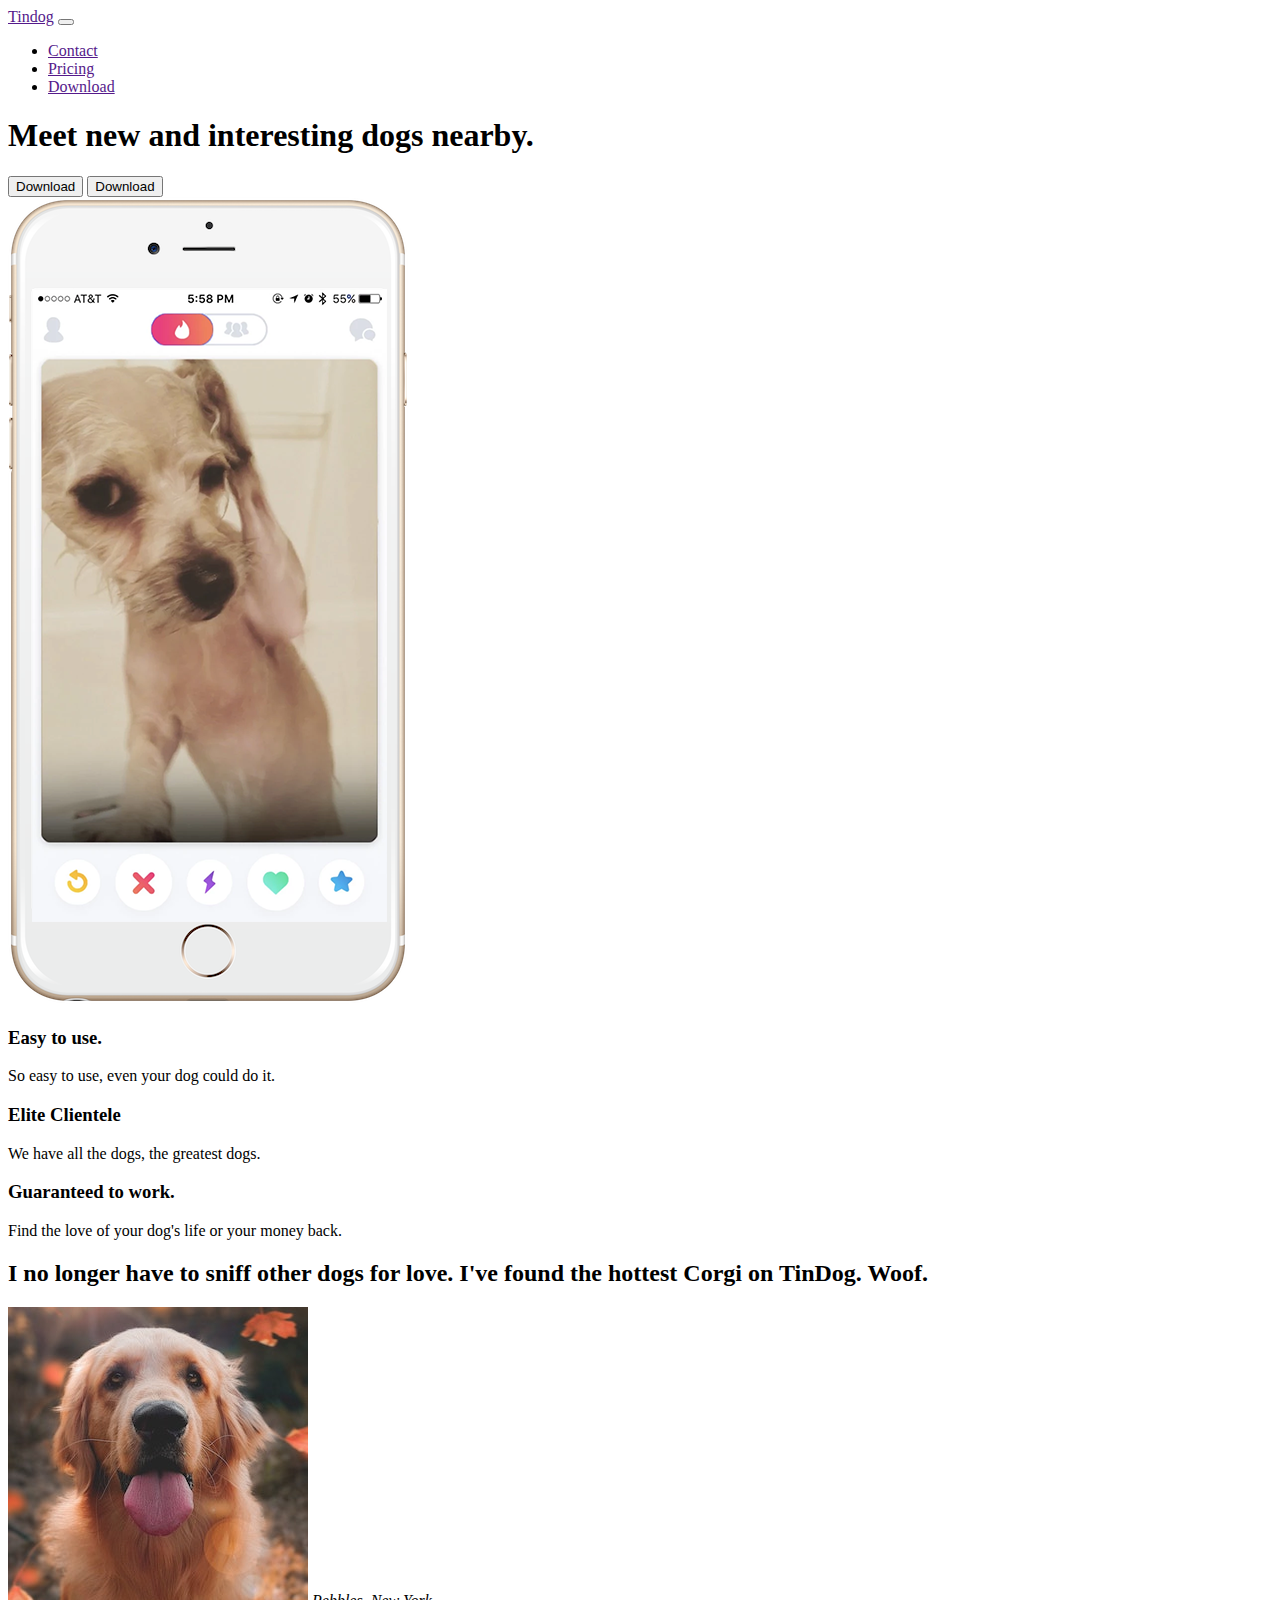
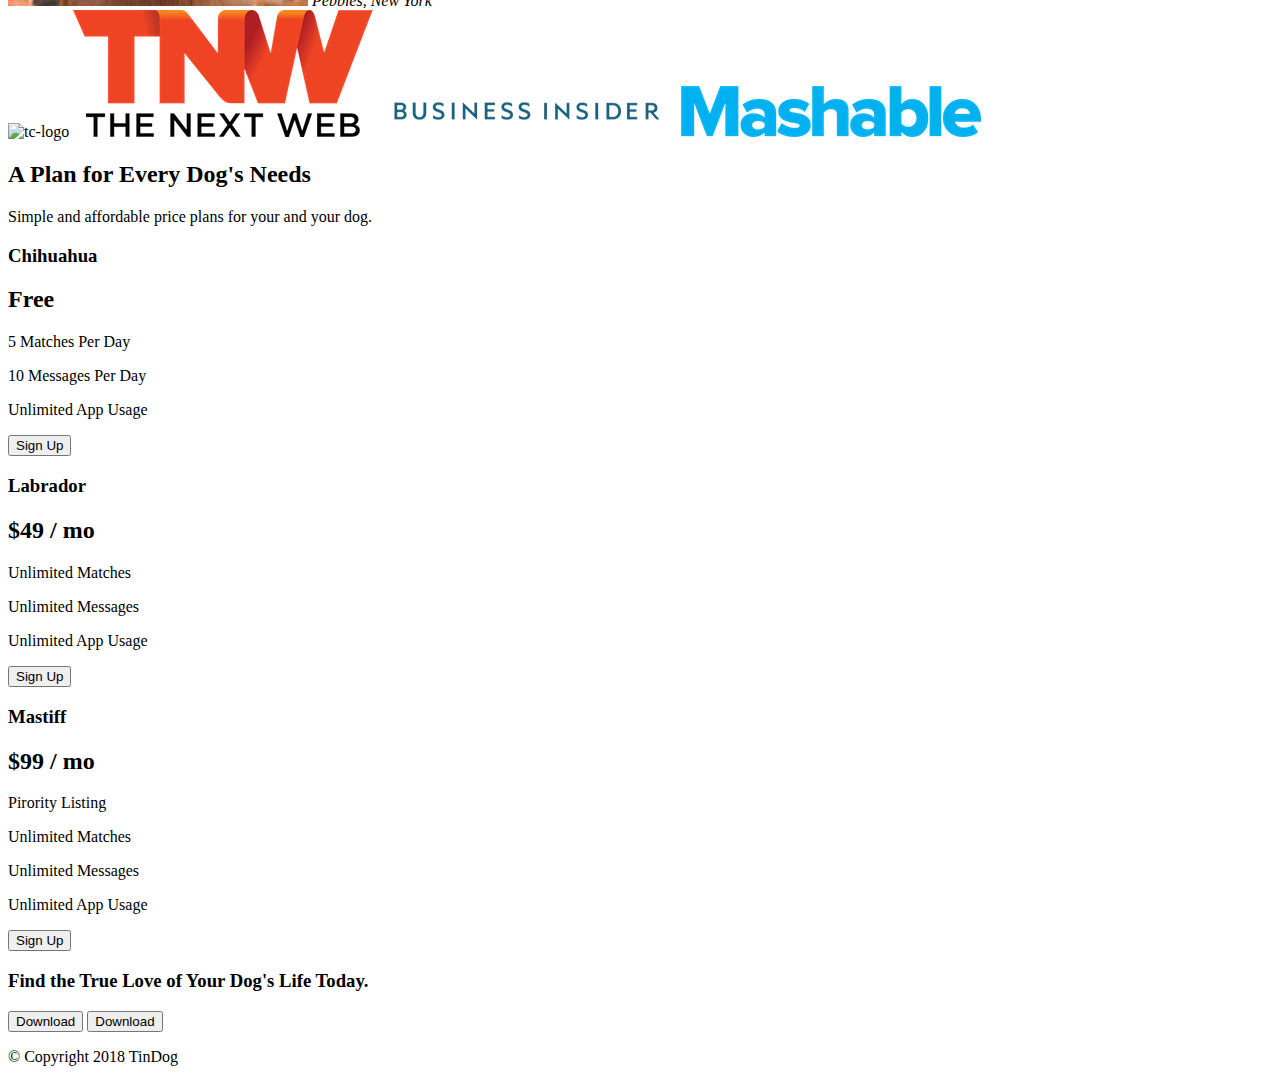
==== section6/tindog/index.html @ 037b3193 "Add tindog start to section 6" ====
<!DOCTYPE html>
<html lang="en">

<head>
  <title>TinDog</title>
  
  <meta charset="utf-8">
  <meta name="viewport" content="width=device-width, initial-scale=1, shrink-to-fit=no">

  <link rel="stylesheet" href="https://cdn.jsdelivr.net/npm/bootstrap@4.6.0/dist/css/bootstrap.min.css" integrity="sha384-B0vP5xmATw1+K9KRQjQERJvTumQW0nPEzvF6L/Z6nronJ3oUOFUFpCjEUQouq2+l" crossorigin="anonymous">
  <link rel="stylesheet" href="css/styles.css">

  <script src="https://code.jquery.com/jquery-3.5.1.slim.min.js" integrity="sha384-DfXdz2htPH0lsSSs5nCTpuj/zy4C+OGpamoFVy38MVBnE+IbbVYUew+OrCXaRkfj" crossorigin="anonymous"></script>
  <script src="https://cdn.jsdelivr.net/npm/popper.js@1.16.1/dist/umd/popper.min.js" integrity="sha384-9/reFTGAW83EW2RDu2S0VKaIzap3H66lZH81PoYlFhbGU+6BZp6G7niu735Sk7lN" crossorigin="anonymous"></script>
  <script src="https://cdn.jsdelivr.net/npm/bootstrap@4.6.0/dist/js/bootstrap.min.js" integrity="sha384-+YQ4JLhjyBLPDQt//I+STsc9iw4uQqACwlvpslubQzn4u2UU2UFM80nGisd026JF" crossorigin="anonymous"></script>
</head>

<body>

  <section id="title">

    <!-- Nav Bar -->
    <nav class="navbar bg-dark navbar-expand-lg navbar-dark">
      <a class="navbar-brand" href="">Tindog</a>
      <button class="navbar-toggler" type="button" data-toggle="collapse" data-target="#navbarSupportedContent" aria-controls="navbarSupportedContent" aria-expanded="false" aria-label="Toggle navigation">
        <span class="navbar-toggler-icon"></span>
      </button>
      <div class="collapse navbar-collapse" id="navbarSupportedContent">
        <ul class="navbar-nav ml-auto">
            <li class="nav-item">
                <a class="nav-link" href="">Contact</a>
            </li>
            <li class="nav-item">
                <a class="nav-link" href="">Pricing</a>
            </li>
            <li class="nav-item">
                <a class="nav-link" href="">Download</a>
            </li>
        </ul>
    </div>
    </nav>


    <!-- Title -->

    <div>
      <h1>Meet new and interesting dogs nearby.</h1>
      <button type="button">Download</button>
      <button type="button">Download</button>
    </div>
    <div>
      <img src="images/iphone6.png" alt="iphone-mockup">
    </div>

  </section>


  <!-- Features -->

  <section id="features">

    <h3>Easy to use.</h3>
    <p>So easy to use, even your dog could do it.</p>

    <h3>Elite Clientele</h3>
    <p>We have all the dogs, the greatest dogs.</p>

    <h3>Guaranteed to work.</h3>
    <p>Find the love of your dog's life or your money back.</p>

  </section>


  <!-- Testimonials -->

  <section id="testimonials">

    <h2>I no longer have to sniff other dogs for love. I've found the hottest Corgi on TinDog. Woof.</h2>
    <img src="images/dog-img.jpg" alt="dog-profile">
    <em>Pebbles, New York</em>

    <!-- <h2 class="testimonial-text">My dog used to be so lonely, but with TinDog's help, they've found the love of their life. I think.</h2>
    <img class="testimonial-image" src="images/lady-img.jpg" alt="lady-profile">
    <em>Beverly, Illinois</em> -->

  </section>


  <!-- Press -->

  <section id="press">
    <img src="images/techcrunch.png" alt="tc-logo">
    <img src="images/tnw.png" alt="tnw-logo">
    <img src="images/bizinsider.png" alt="biz-insider-logo">
    <img src="images/mashable.png" alt="mashable-logo">

  </section>


  <!-- Pricing -->

  <section id="pricing">

    <h2>A Plan for Every Dog's Needs</h2>
    <p>Simple and affordable price plans for your and your dog.</p>


    <h3>Chihuahua</h3>
    <h2>Free</h2>
    <p>5 Matches Per Day</p>
    <p>10 Messages Per Day</p>
    <p>Unlimited App Usage</p>
    <button type="button">Sign Up</button>


    <h3>Labrador</h3>
    <h2>$49 / mo</h2>
    <p>Unlimited Matches</p>
    <p>Unlimited Messages</p>
    <p>Unlimited App Usage</p>
    <button type="button">Sign Up</button>


    <h3>Mastiff</h3>
    <h2>$99 / mo</h2>
    <p>Pirority Listing</p>
    <p>Unlimited Matches</p>
    <p>Unlimited Messages</p>
    <p>Unlimited App Usage</p>
    <button type="button">Sign Up</button>

  </section>


  <!-- Call to Action -->

  <section id="cta">

    <h3>Find the True Love of Your Dog's Life Today.</h3>
    <button type="button">Download</button>
    <button type="button">Download</button>

  </section>


  <!-- Footer -->

  <footer id="footer">

    <p>© Copyright 2018 TinDog</p>

  </footer>


</body>

</html>
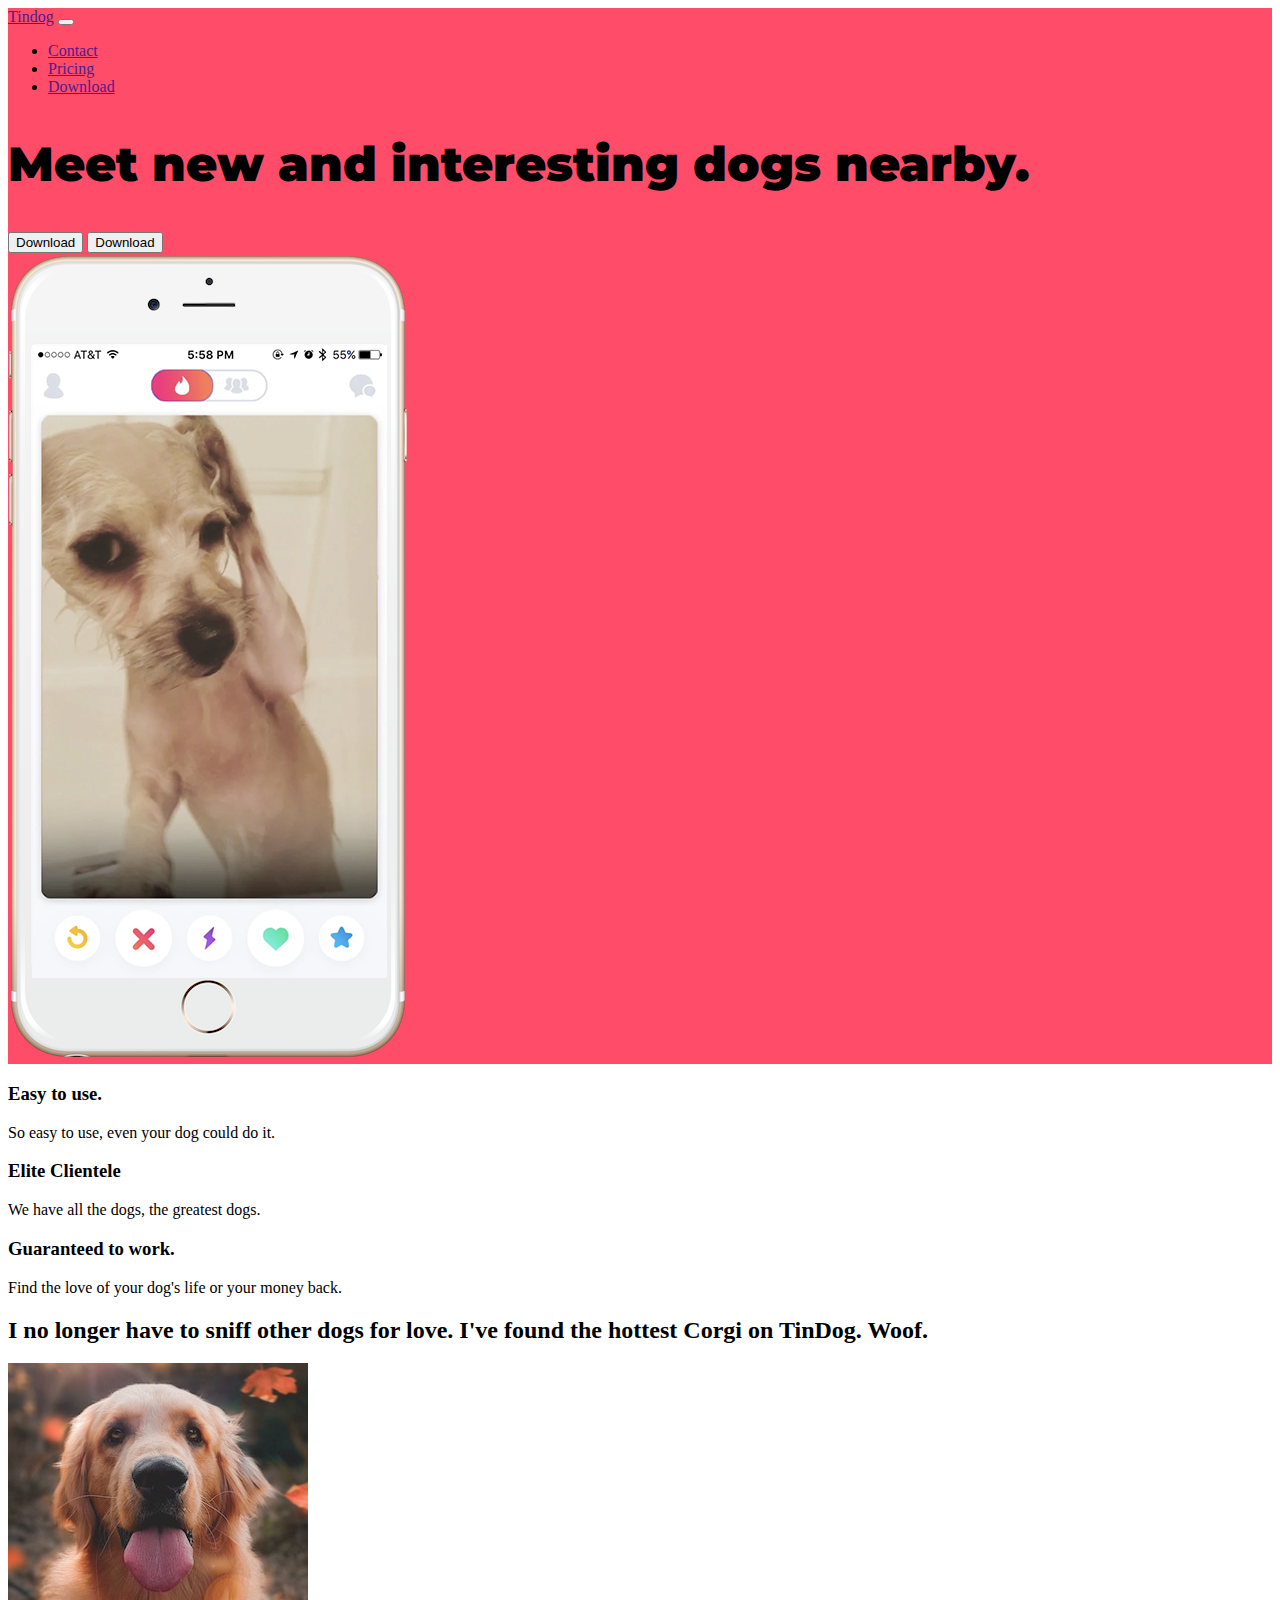
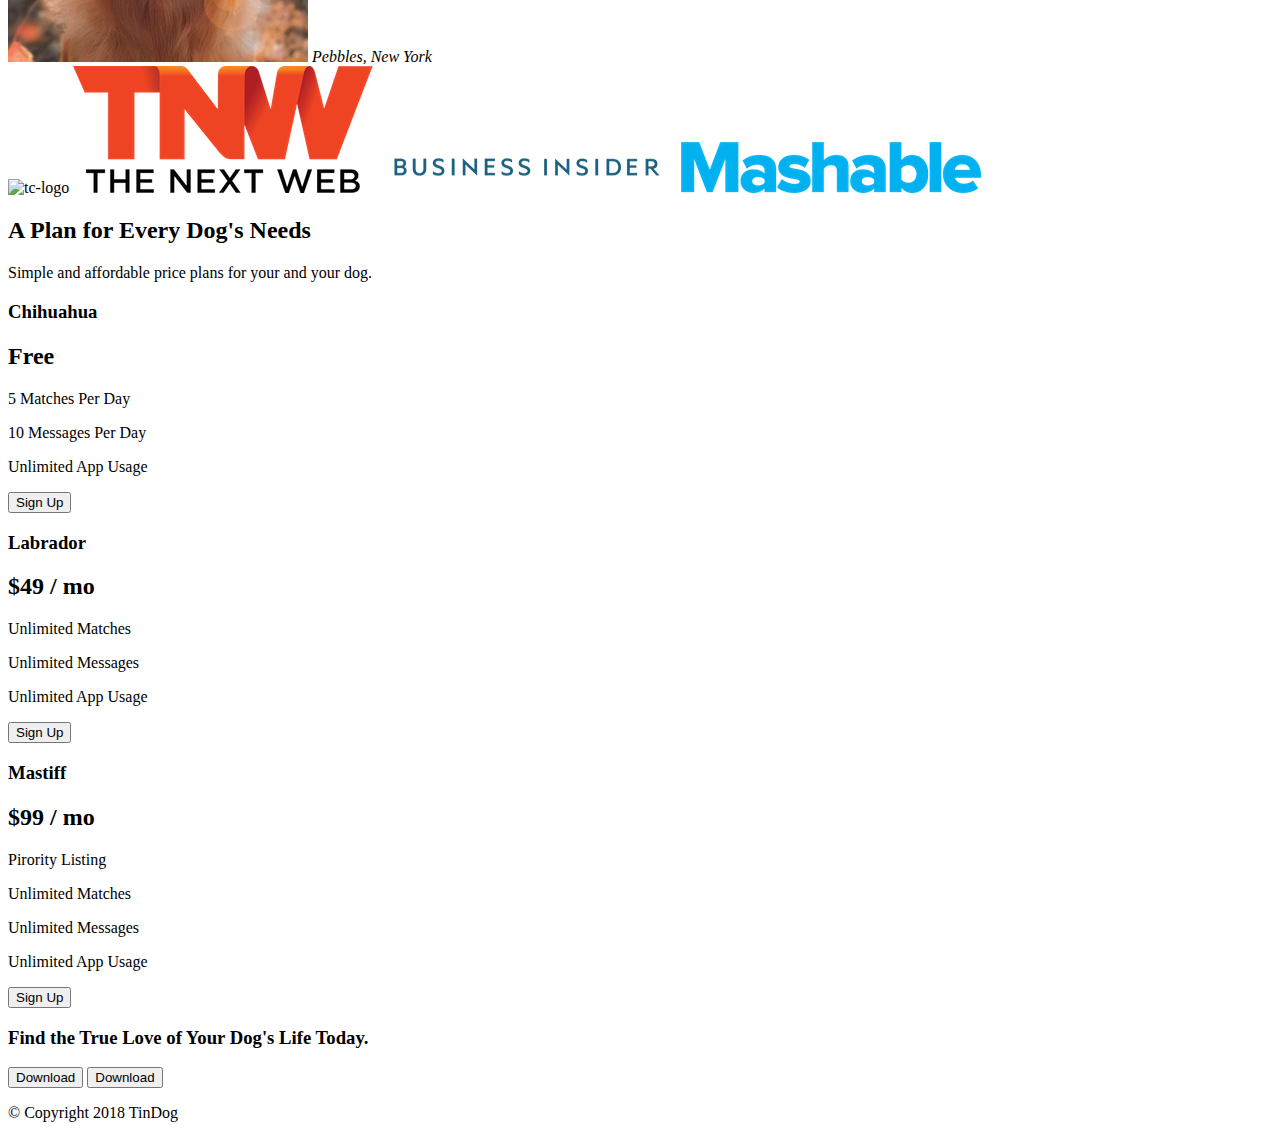
==== commit f38ca7c2: "Format title section on tindog project" ====
--- a/section6/tindog/index.html
+++ b/section6/tindog/index.html
@@ -6,6 +6,9 @@
   
   <meta charset="utf-8">
   <meta name="viewport" content="width=device-width, initial-scale=1, shrink-to-fit=no">
+
+  <link rel="preconnect" href="https://fonts.gstatic.com">
+  <link href="https://fonts.googleapis.com/css2?family=Montserrat:wght@100;300;400;500;900&family=Ubuntu:wght@300;400;700&display=swap" rel="stylesheet">
 
   <link rel="stylesheet" href="https://cdn.jsdelivr.net/npm/bootstrap@4.6.0/dist/css/bootstrap.min.css" integrity="sha384-B0vP5xmATw1+K9KRQjQERJvTumQW0nPEzvF6L/Z6nronJ3oUOFUFpCjEUQouq2+l" crossorigin="anonymous">
   <link rel="stylesheet" href="css/styles.css">
@@ -20,7 +23,7 @@
   <section id="title">
 
     <!-- Nav Bar -->
-    <nav class="navbar bg-dark navbar-expand-lg navbar-dark">
+    <nav class="navbar navbar-expand-lg navbar-dark">
       <a class="navbar-brand" href="">Tindog</a>
       <button class="navbar-toggler" type="button" data-toggle="collapse" data-target="#navbarSupportedContent" aria-controls="navbarSupportedContent" aria-expanded="false" aria-label="Toggle navigation">
         <span class="navbar-toggler-icon"></span>
@@ -42,14 +45,15 @@
 
 
     <!-- Title -->
-
-    <div>
-      <h1>Meet new and interesting dogs nearby.</h1>
-      <button type="button">Download</button>
-      <button type="button">Download</button>
-    </div>
-    <div>
-      <img src="images/iphone6.png" alt="iphone-mockup">
+    <div class="row">
+      <div class="col-lg-6">
+        <h1>Meet new and interesting dogs nearby.</h1>
+        <button type="button">Download</button>
+        <button type="button">Download</button>
+      </div>
+      <div class="col-lg-6">
+        <img src="images/iphone6.png" alt="iphone-mockup">
+      </div>
     </div>
 
   </section>
--- a/section6/tindog/css/styles.css
+++ b/section6/tindog/css/styles.css
@@ -0,0 +1,10 @@
+h1 {
+    font-family: 'Montserrat', sans-serif;
+    font-size: 3rem;
+    line-height: 1.5;
+    font-weight: 900;
+}
+
+#title {
+    background-color: #ff4c68;
+}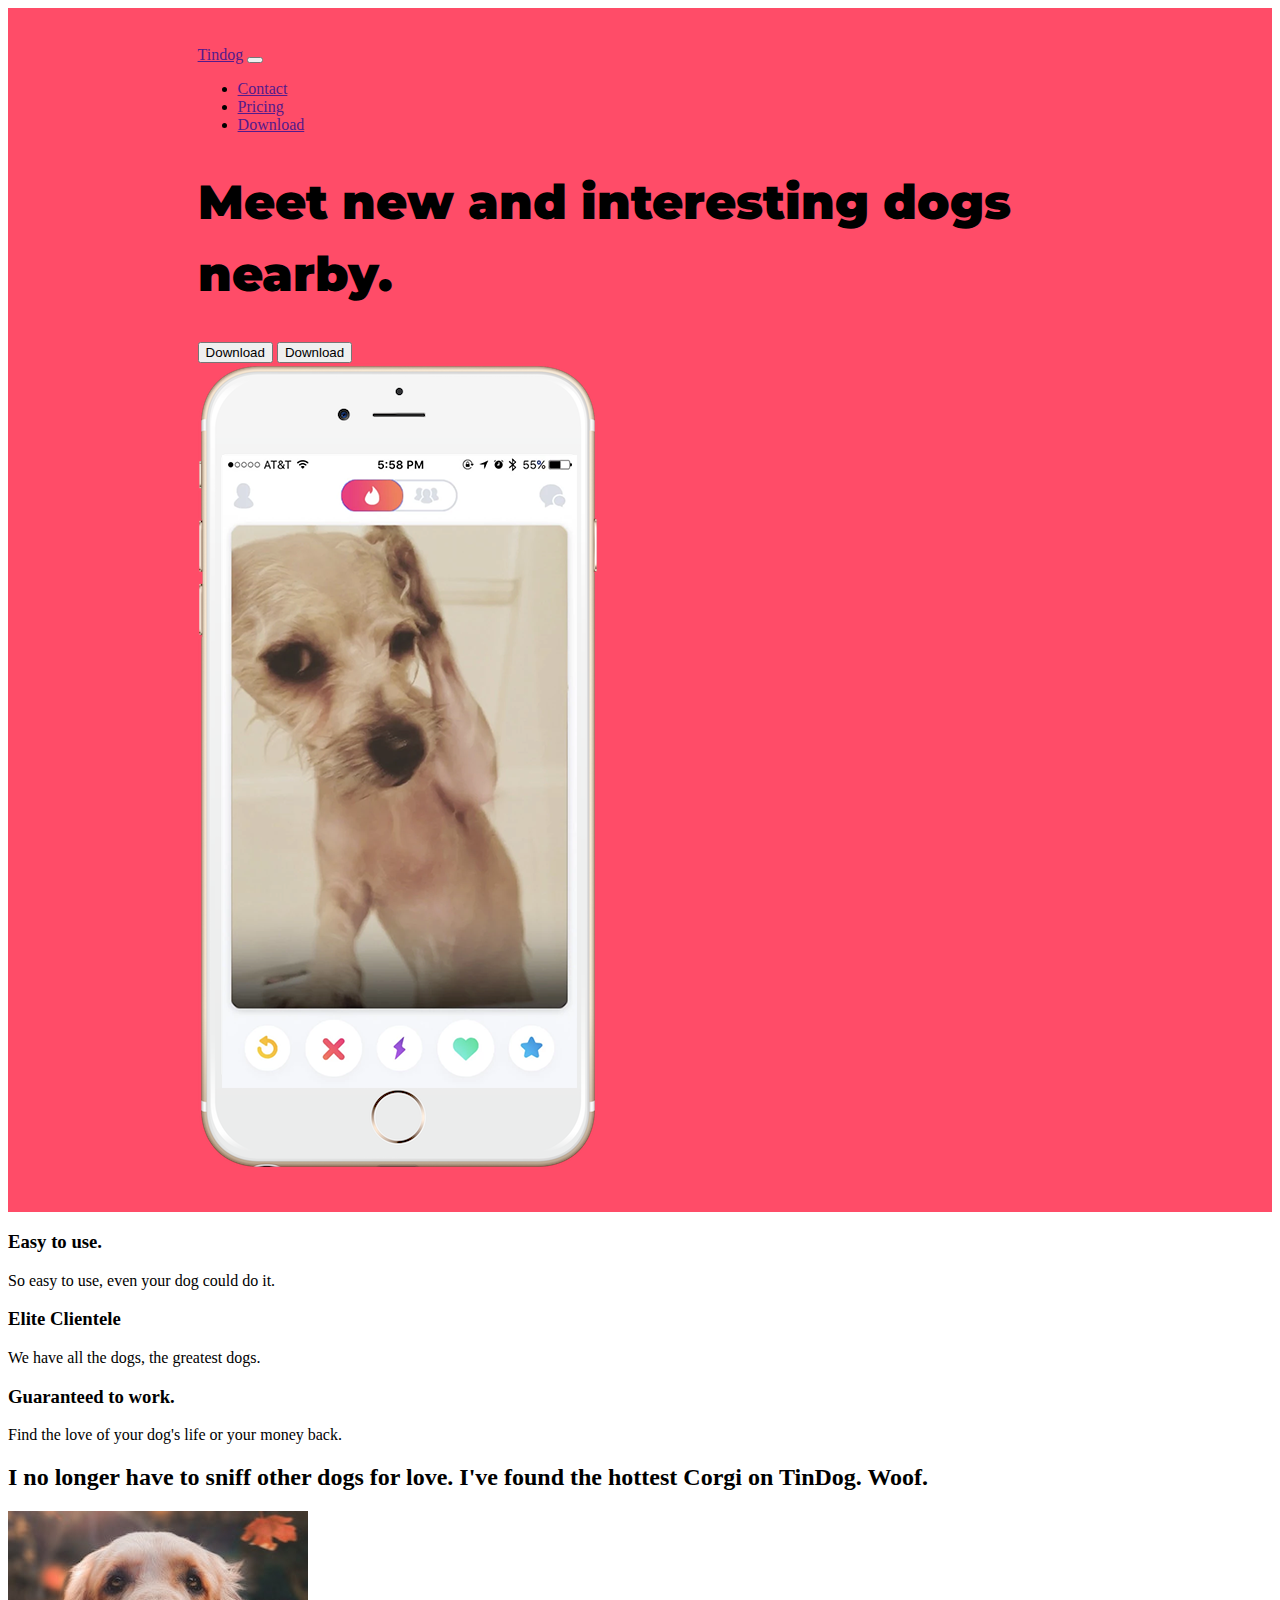
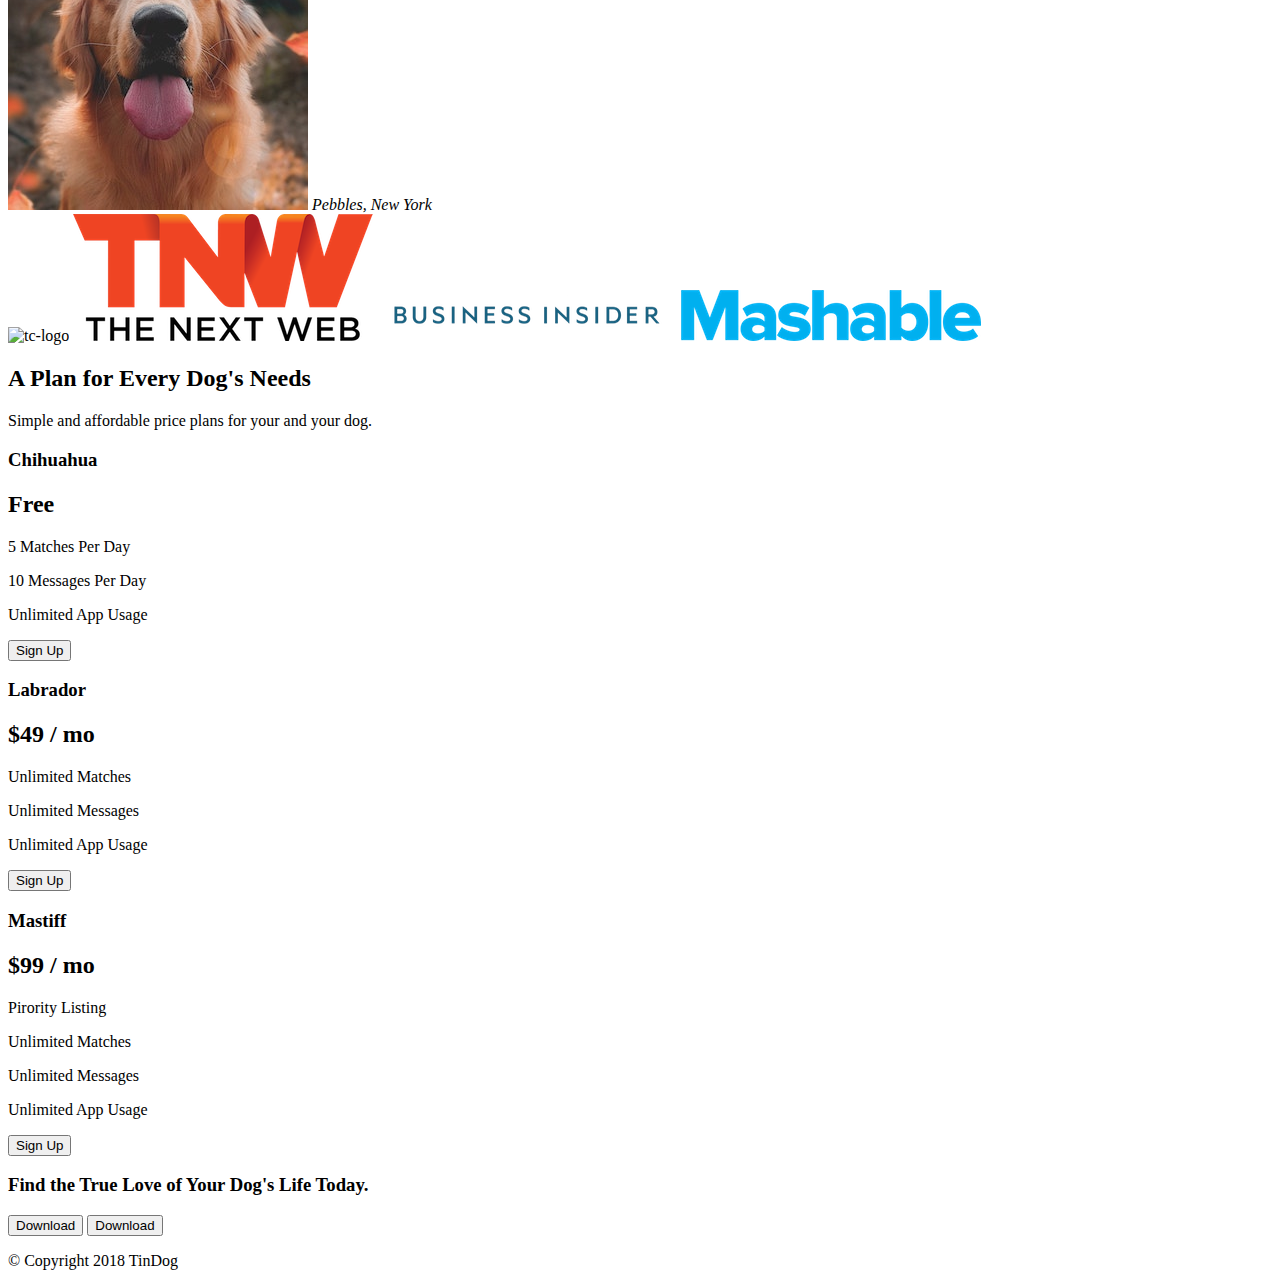
==== commit 4386d972: "add container to title section on the tindog project" ====
--- a/section6/tindog/index.html
+++ b/section6/tindog/index.html
@@ -22,38 +22,42 @@
 
   <section id="title">
 
-    <!-- Nav Bar -->
-    <nav class="navbar navbar-expand-lg navbar-dark">
-      <a class="navbar-brand" href="">Tindog</a>
-      <button class="navbar-toggler" type="button" data-toggle="collapse" data-target="#navbarSupportedContent" aria-controls="navbarSupportedContent" aria-expanded="false" aria-label="Toggle navigation">
-        <span class="navbar-toggler-icon"></span>
-      </button>
-      <div class="collapse navbar-collapse" id="navbarSupportedContent">
-        <ul class="navbar-nav ml-auto">
-            <li class="nav-item">
-                <a class="nav-link" href="">Contact</a>
-            </li>
-            <li class="nav-item">
-                <a class="nav-link" href="">Pricing</a>
-            </li>
-            <li class="nav-item">
-                <a class="nav-link" href="">Download</a>
-            </li>
-        </ul>
-    </div>
-    </nav>
+    <div class="container-fluid">
+
+      <!-- Nav Bar -->
+      <nav class="navbar navbar-expand-lg navbar-dark">
+        <a class="navbar-brand" href="">Tindog</a>
+        <button class="navbar-toggler" type="button" data-toggle="collapse" data-target="#navbarSupportedContent" aria-controls="navbarSupportedContent" aria-expanded="false" aria-label="Toggle navigation">
+          <span class="navbar-toggler-icon"></span>
+        </button>
+        <div class="collapse navbar-collapse" id="navbarSupportedContent">
+          <ul class="navbar-nav ml-auto">
+              <li class="nav-item">
+                  <a class="nav-link" href="">Contact</a>
+              </li>
+              <li class="nav-item">
+                  <a class="nav-link" href="">Pricing</a>
+              </li>
+              <li class="nav-item">
+                  <a class="nav-link" href="">Download</a>
+              </li>
+          </ul>
+      </div>
+      </nav>
 
 
-    <!-- Title -->
-    <div class="row">
-      <div class="col-lg-6">
-        <h1>Meet new and interesting dogs nearby.</h1>
-        <button type="button">Download</button>
-        <button type="button">Download</button>
+      <!-- Title -->
+      <div class="row">
+        <div class="col-lg-6">
+          <h1>Meet new and interesting dogs nearby.</h1>
+          <button type="button">Download</button>
+          <button type="button">Download</button>
+        </div>
+        <div class="col-lg-6">
+          <img src="images/iphone6.png" alt="iphone-mockup">
+        </div>
       </div>
-      <div class="col-lg-6">
-        <img src="images/iphone6.png" alt="iphone-mockup">
-      </div>
+        
     </div>
 
   </section>
--- a/section6/tindog/css/styles.css
+++ b/section6/tindog/css/styles.css
@@ -7,4 +7,8 @@
 
 #title {
     background-color: #ff4c68;
-}+}
+
+.container-fluid {
+    padding: 3% 15%;
+}
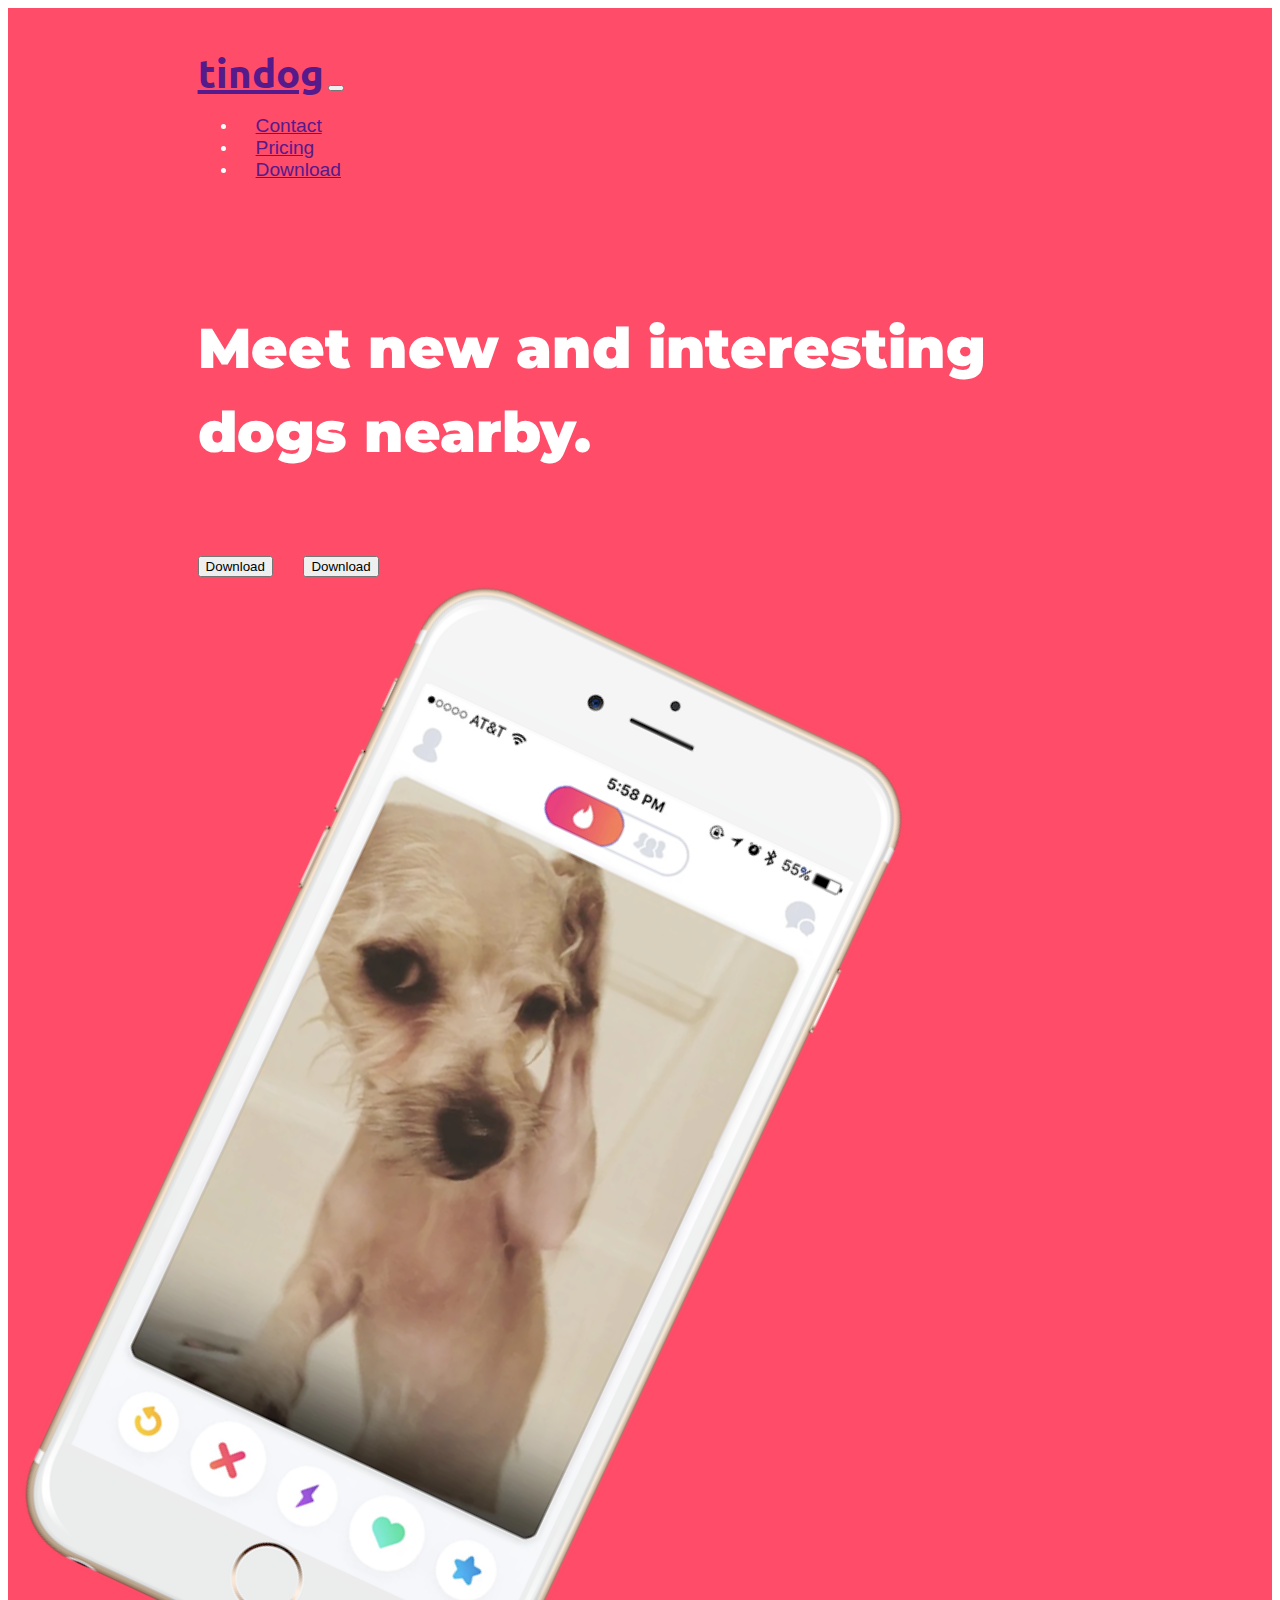
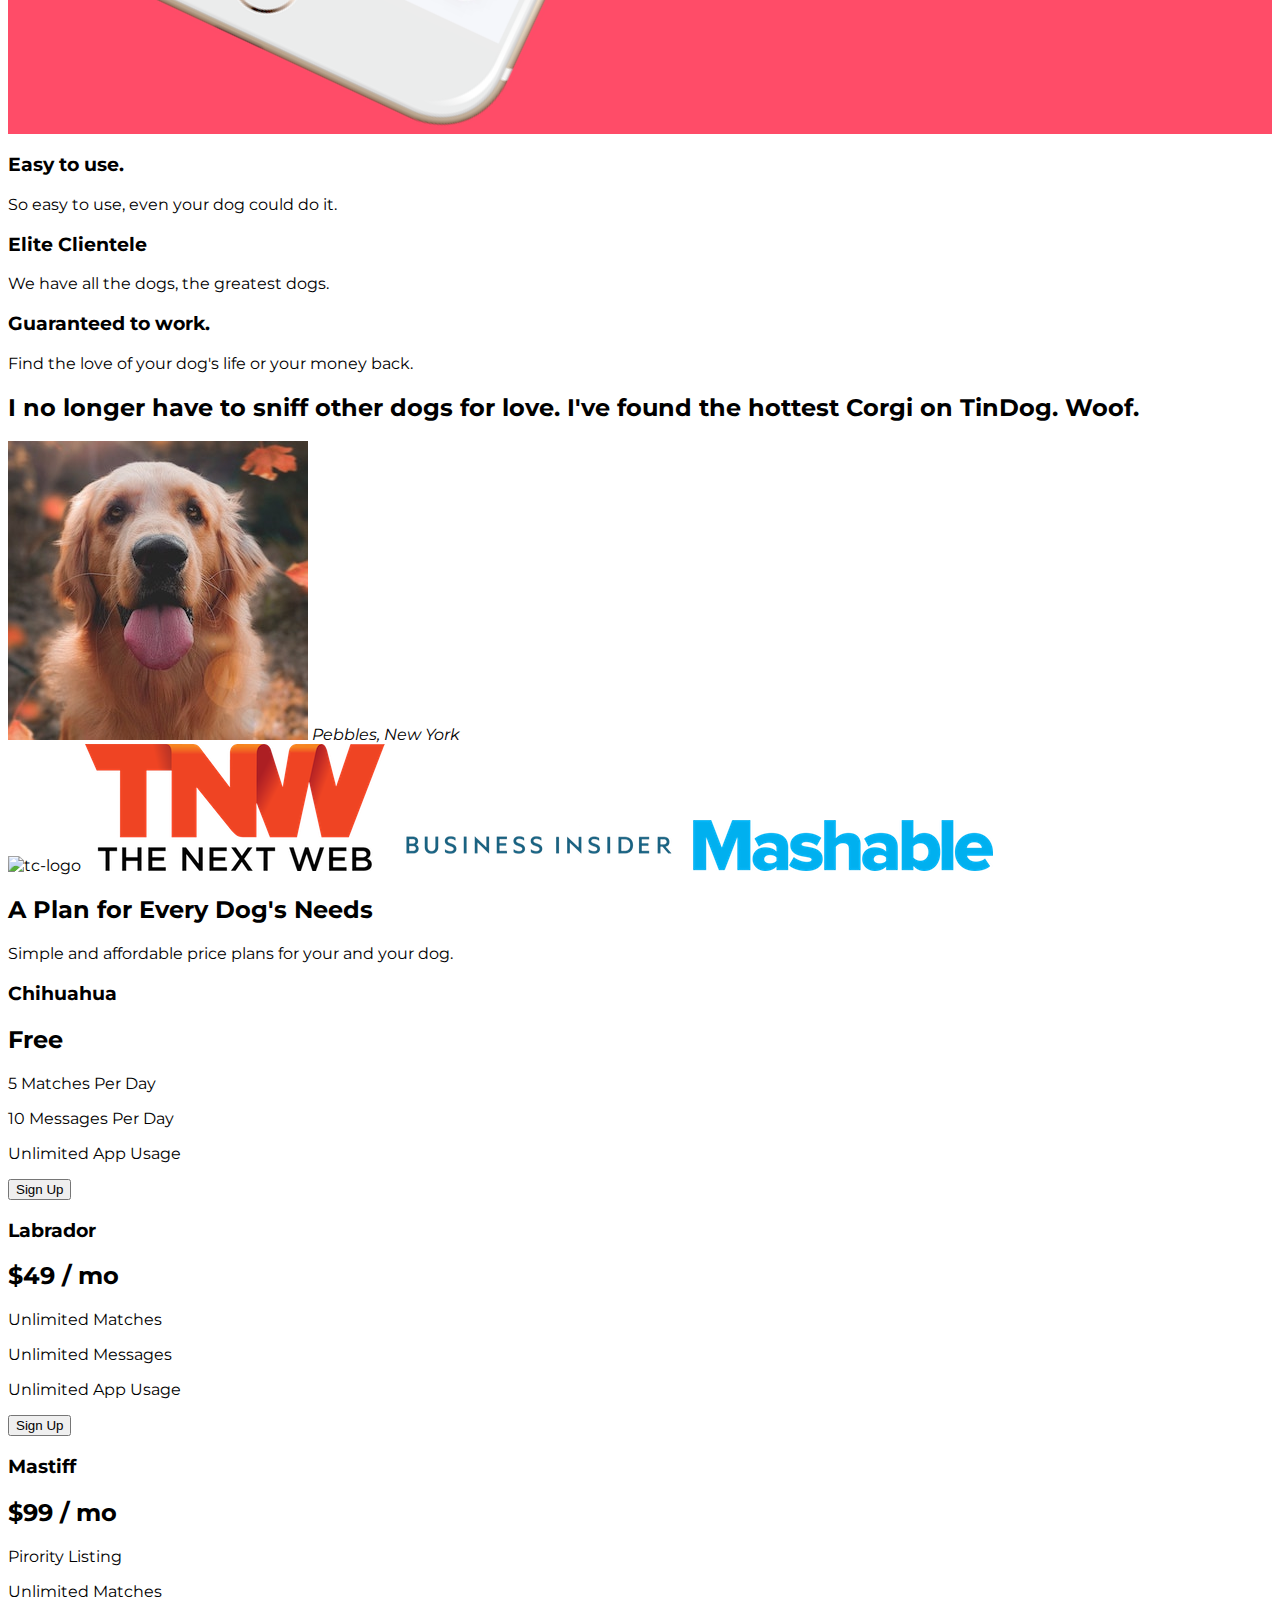
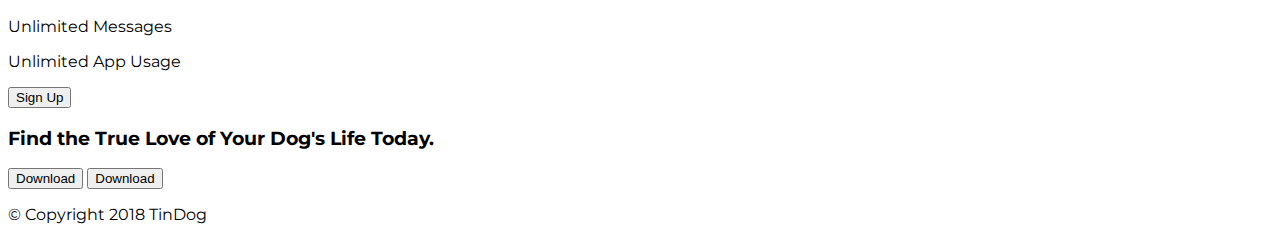
==== commit c866cab0: "finish styling the title section on the tindog project" ====
--- a/section6/tindog/index.html
+++ b/section6/tindog/index.html
@@ -2,17 +2,23 @@
 <html lang="en">
 
 <head>
-  <title>TinDog</title>
+  <title>tindog</title>
   
   <meta charset="utf-8">
   <meta name="viewport" content="width=device-width, initial-scale=1, shrink-to-fit=no">
 
+  <!-- Google Fonts -->
   <link rel="preconnect" href="https://fonts.gstatic.com">
   <link href="https://fonts.googleapis.com/css2?family=Montserrat:wght@100;300;400;500;900&family=Ubuntu:wght@300;400;700&display=swap" rel="stylesheet">
 
+  <!-- CSS Stylesheets -->
   <link rel="stylesheet" href="https://cdn.jsdelivr.net/npm/bootstrap@4.6.0/dist/css/bootstrap.min.css" integrity="sha384-B0vP5xmATw1+K9KRQjQERJvTumQW0nPEzvF6L/Z6nronJ3oUOFUFpCjEUQouq2+l" crossorigin="anonymous">
   <link rel="stylesheet" href="css/styles.css">
 
+  <!-- Font Awesome -->
+  <script src="https://kit.fontawesome.com/623fcda905.js" crossorigin="anonymous"></script>
+
+  <!-- Bootstrap Scripts -->
   <script src="https://code.jquery.com/jquery-3.5.1.slim.min.js" integrity="sha384-DfXdz2htPH0lsSSs5nCTpuj/zy4C+OGpamoFVy38MVBnE+IbbVYUew+OrCXaRkfj" crossorigin="anonymous"></script>
   <script src="https://cdn.jsdelivr.net/npm/popper.js@1.16.1/dist/umd/popper.min.js" integrity="sha384-9/reFTGAW83EW2RDu2S0VKaIzap3H66lZH81PoYlFhbGU+6BZp6G7niu735Sk7lN" crossorigin="anonymous"></script>
   <script src="https://cdn.jsdelivr.net/npm/bootstrap@4.6.0/dist/js/bootstrap.min.js" integrity="sha384-+YQ4JLhjyBLPDQt//I+STsc9iw4uQqACwlvpslubQzn4u2UU2UFM80nGisd026JF" crossorigin="anonymous"></script>
@@ -26,7 +32,7 @@
 
       <!-- Nav Bar -->
       <nav class="navbar navbar-expand-lg navbar-dark">
-        <a class="navbar-brand" href="">Tindog</a>
+        <a class="navbar-brand" href="">tindog</a>
         <button class="navbar-toggler" type="button" data-toggle="collapse" data-target="#navbarSupportedContent" aria-controls="navbarSupportedContent" aria-expanded="false" aria-label="Toggle navigation">
           <span class="navbar-toggler-icon"></span>
         </button>
@@ -42,7 +48,7 @@
                   <a class="nav-link" href="">Download</a>
               </li>
           </ul>
-      </div>
+        </div>
       </nav>
 
 
@@ -50,11 +56,11 @@
       <div class="row">
         <div class="col-lg-6">
           <h1>Meet new and interesting dogs nearby.</h1>
-          <button type="button">Download</button>
-          <button type="button">Download</button>
+          <button type="button" class="btn btn-dark btn-lg download-button"><span class="fab fa-apple"></span> Download</button>
+          <button type="button" class="btn btn-outline-light btn-lg download-button"><span class="fab fa-google-play"></span> Download</button>
         </div>
         <div class="col-lg-6">
-          <img src="images/iphone6.png" alt="iphone-mockup">
+          <img class="title-image" src="images/iphone6.png" alt="iphone-mockup">
         </div>
       </div>
         
--- a/section6/tindog/css/styles.css
+++ b/section6/tindog/css/styles.css
@@ -1,14 +1,51 @@
+body {
+    font-family: 'Montserrat', sans-serif;
+}
+
 h1 {
     font-family: 'Montserrat', sans-serif;
-    font-size: 3rem;
+    font-size: 3.5rem;
+    font-weight: 900;
     line-height: 1.5;
-    font-weight: 900;
 }
 
 #title {
     background-color: #ff4c68;
+    color: white;
 }
 
 .container-fluid {
     padding: 3% 15%;
 }
+
+/* Navigation Bar */
+.navbar {
+    padding: 0 0 4.5rem;
+}
+
+.navbar-brand {
+    font-family: 'Ubuntu', sans-serif;
+    font-size: 2.5rem;
+    font-weight: bold;
+}
+
+.nav-item {
+    padding: 0 18px;
+}
+
+.nav-link {
+    font-family: 'Monserrat', sans-serif;
+    font-size: 1.2rem;
+    font-weight: 300;
+}
+
+/* Download Buttons */
+.download-button {
+    margin: 5% 3% 5% 0;
+}
+
+/* Title Image */
+.title-image {
+    width: 60%;
+    transform: rotate(25deg);
+}
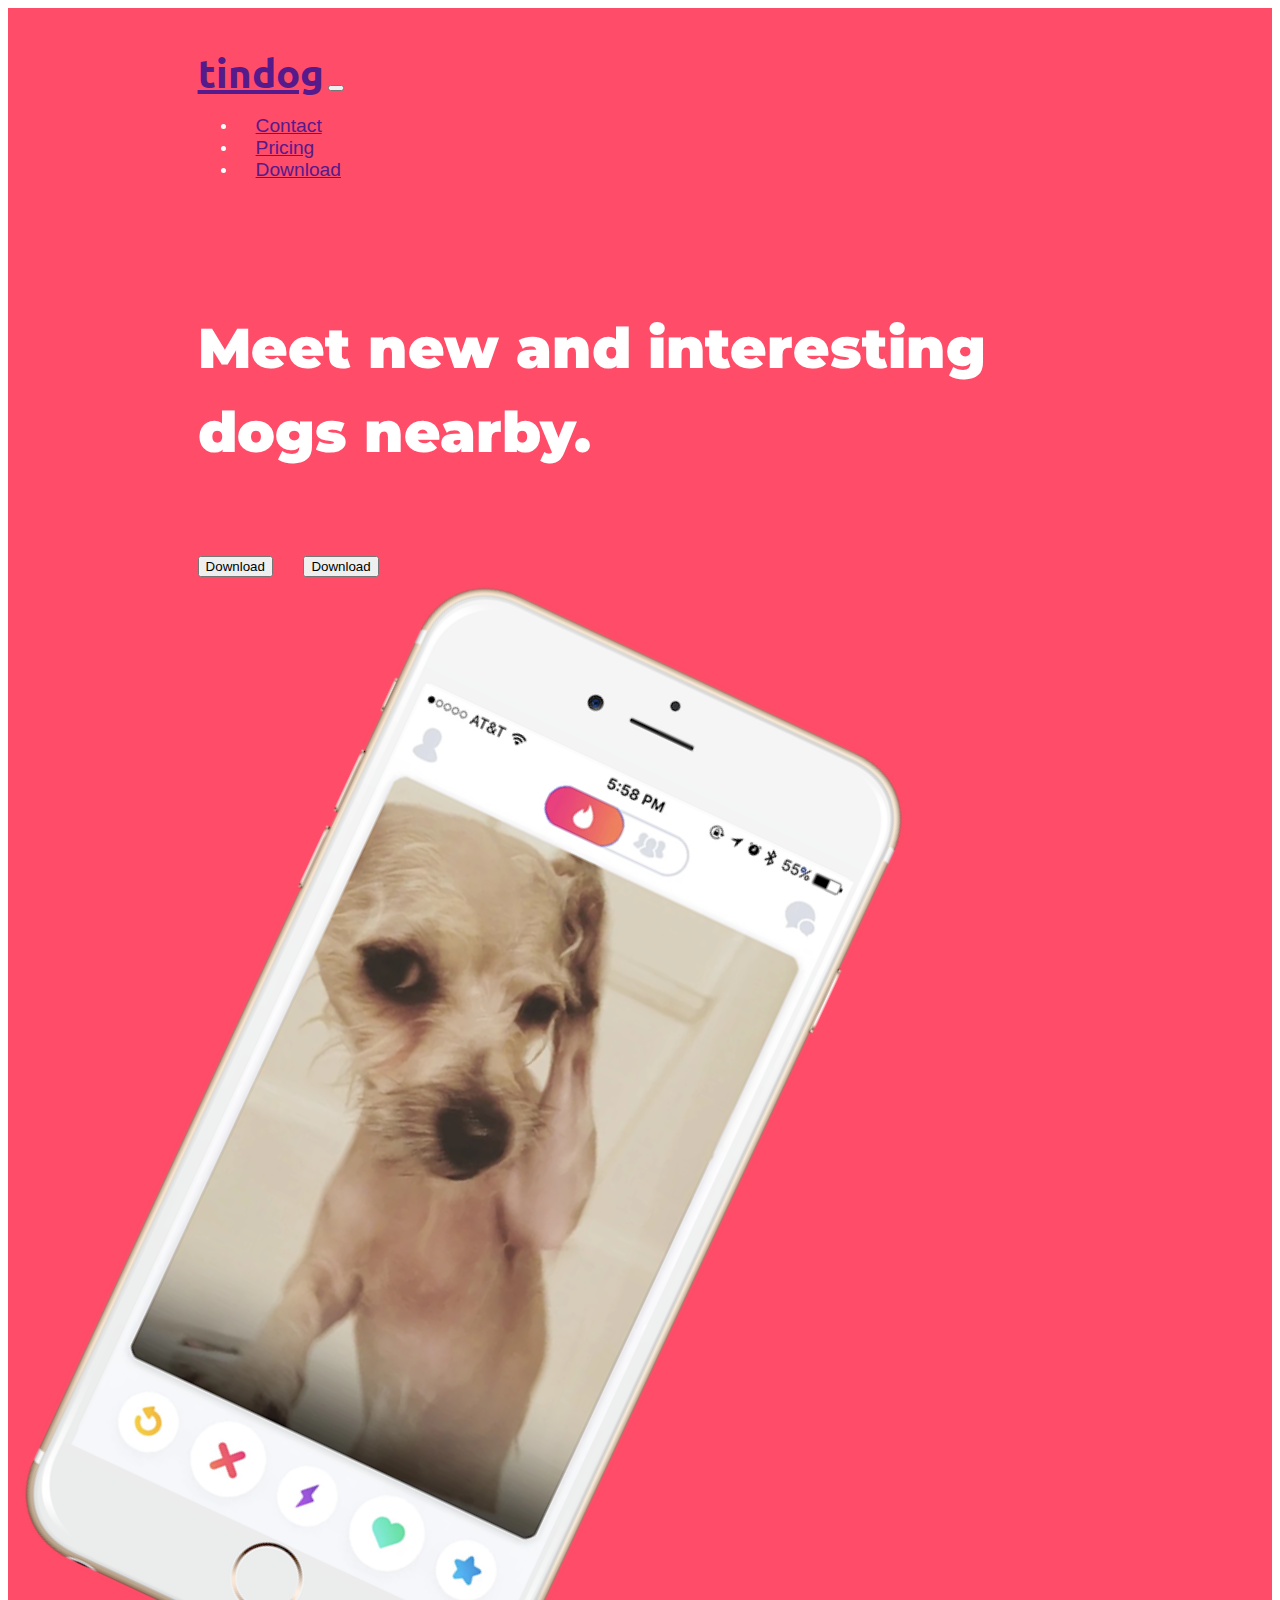
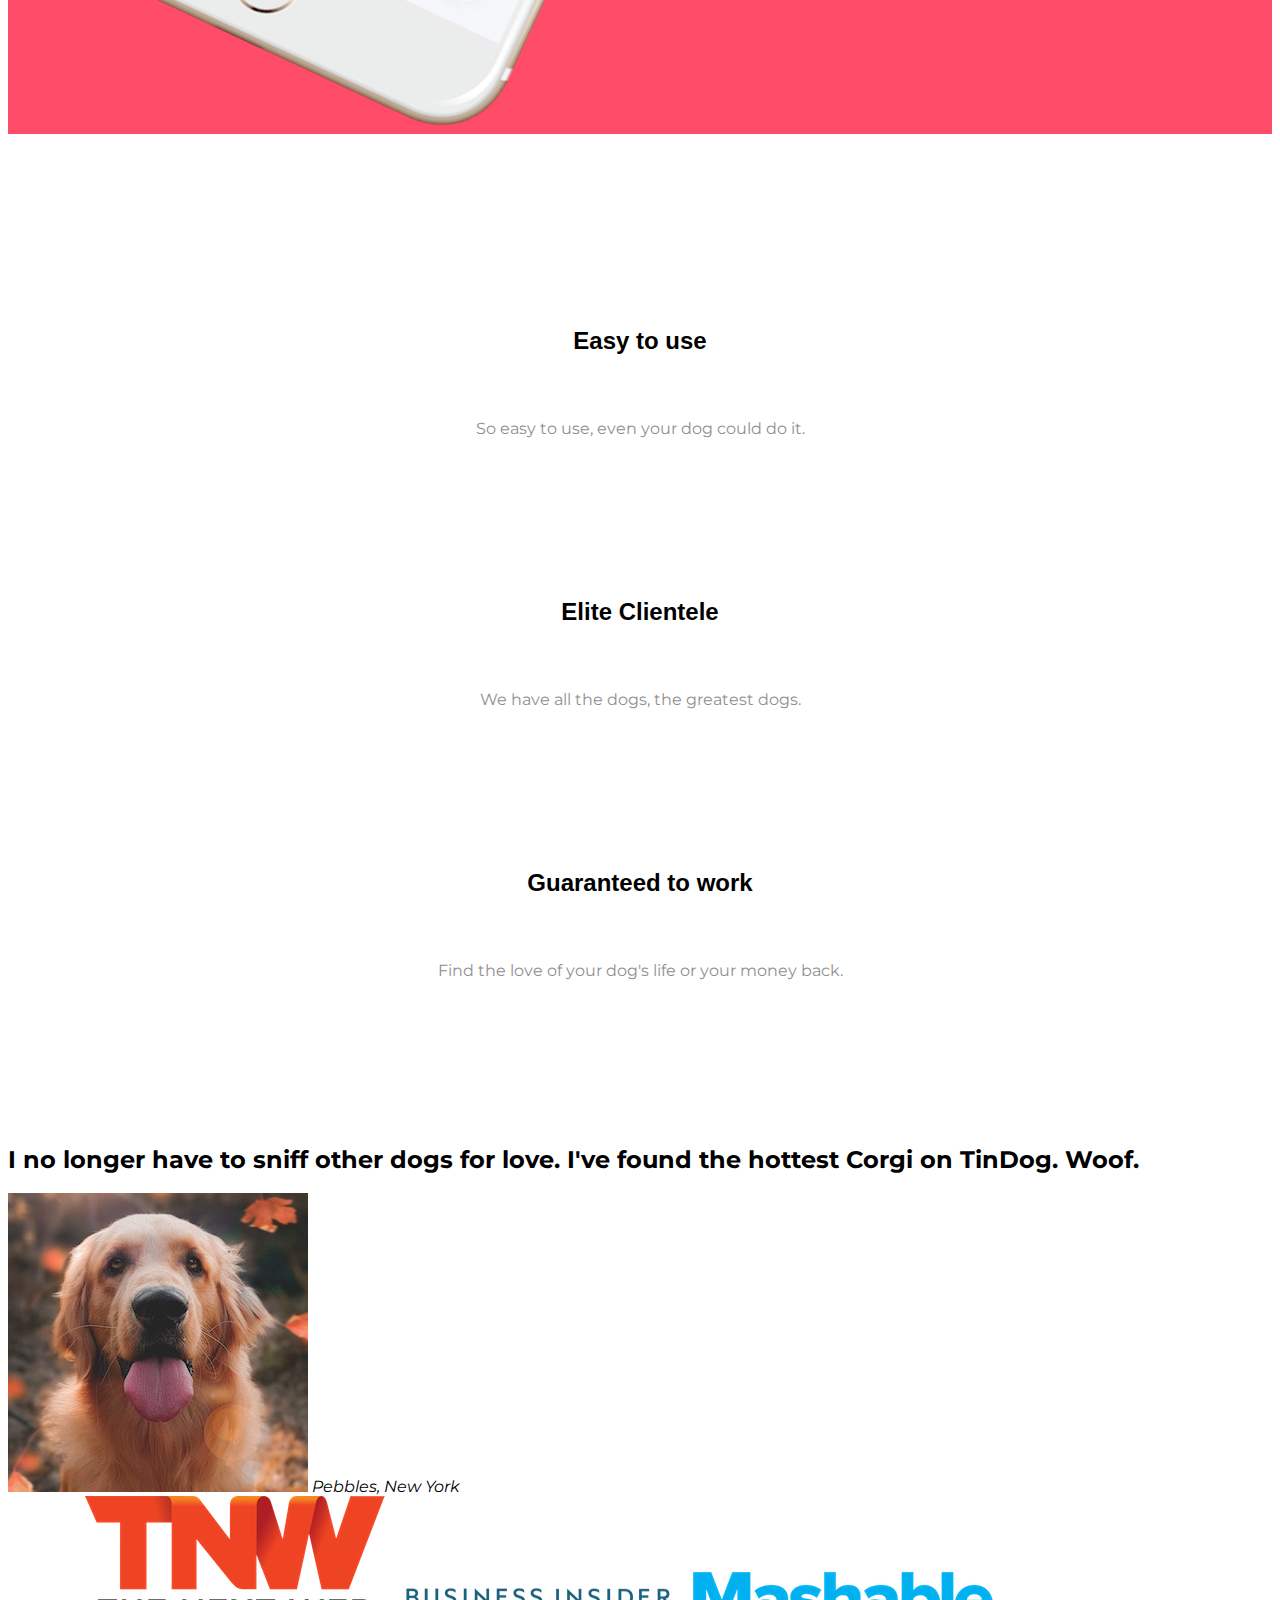
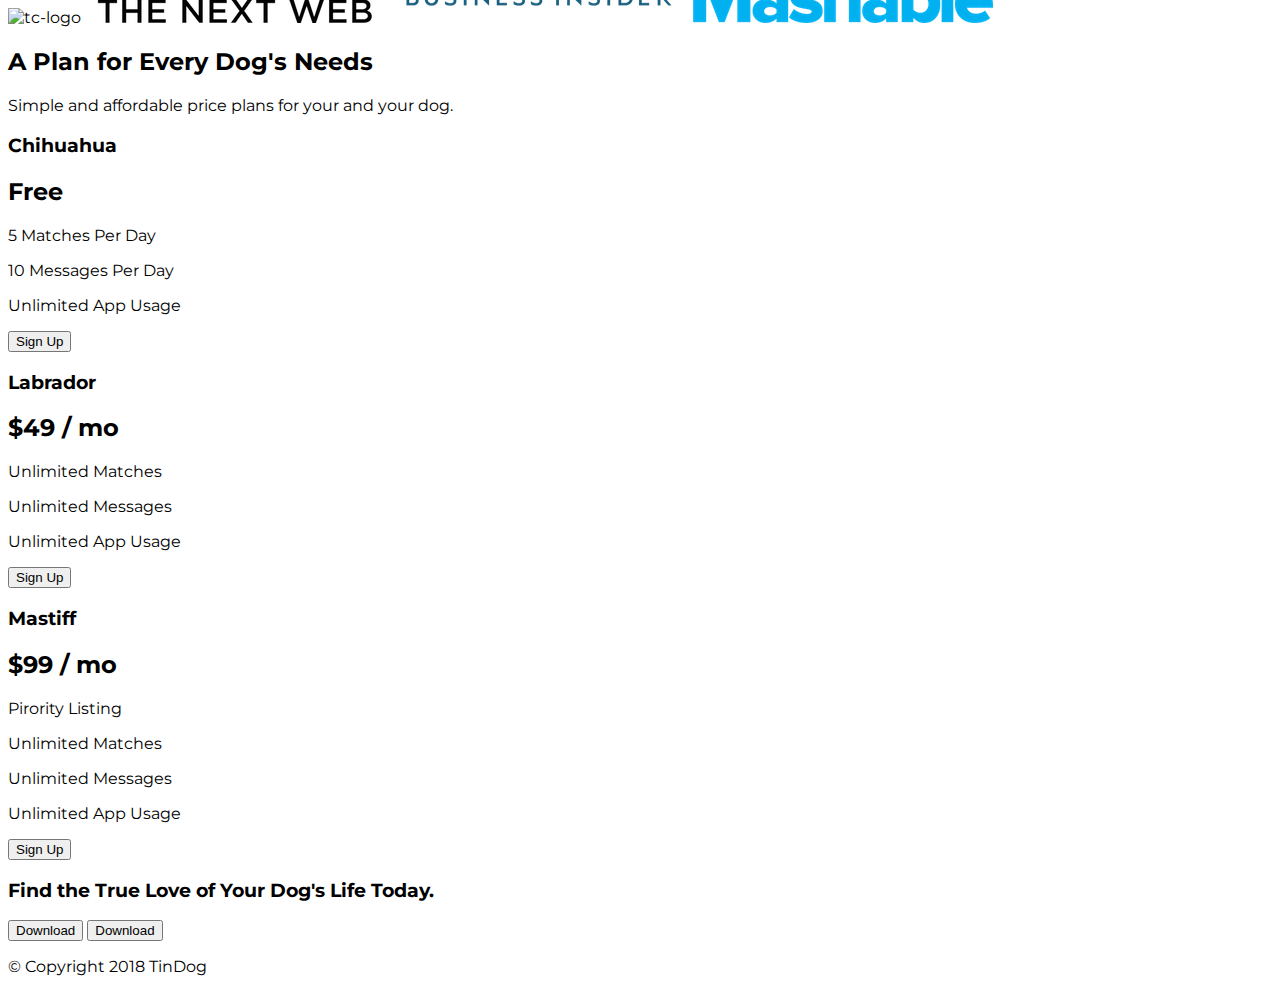
==== commit dec663f0: "finish styling the features section on the tindog project" ====
--- a/section6/tindog/index.html
+++ b/section6/tindog/index.html
@@ -73,14 +73,27 @@
 
   <section id="features">
 
-    <h3>Easy to use.</h3>
-    <p>So easy to use, even your dog could do it.</p>
+    <div class="row">
 
-    <h3>Elite Clientele</h3>
-    <p>We have all the dogs, the greatest dogs.</p>
+      <div class="col-lg-4 feature-box">
+        <span class="fas fa-check-circle fa-4x icon"></span>
+        <h3>Easy to use</h3>
+        <p>So easy to use, even your dog could do it.</p>
+      </div>
+        
+      <div class="col-lg-4 feature-box">
+        <span class="fas fa-bullseye fa-4x icon"></span>
+        <h3>Elite Clientele</h3>
+        <p>We have all the dogs, the greatest dogs.</p>
+      </div>
 
-    <h3>Guaranteed to work.</h3>
-    <p>Find the love of your dog's life or your money back.</p>
+      <div class="col-lg-4 feature-box">
+        <span class="fas fa-heart fa-4x icon"></span>
+        <h3>Guaranteed to work</h3>
+        <p>Find the love of your dog's life or your money back.</p>
+      </div>
+      
+    </div>
 
   </section>
 
--- a/section6/tindog/css/styles.css
+++ b/section6/tindog/css/styles.css
@@ -49,3 +49,33 @@
     width: 60%;
     transform: rotate(25deg);
 }
+
+/* Features */
+#features {
+    padding: 7% 15%;
+}
+
+.feature-box {
+    text-align: center;
+    padding: 4.5%;
+}
+
+.feature-box h3 {
+    font-family: 'Monserrat', sans-serif;
+    font-size: 1.5rem;
+    font-weight: bold;
+    padding: 5%;
+}
+
+.feature-box p {
+    color: #8f8f8f;
+}
+
+.icon {
+    color: #ef8172;
+    margin-bottom: 1rem;
+}
+
+.icon:hover {
+    color: #ff4c68;
+}
